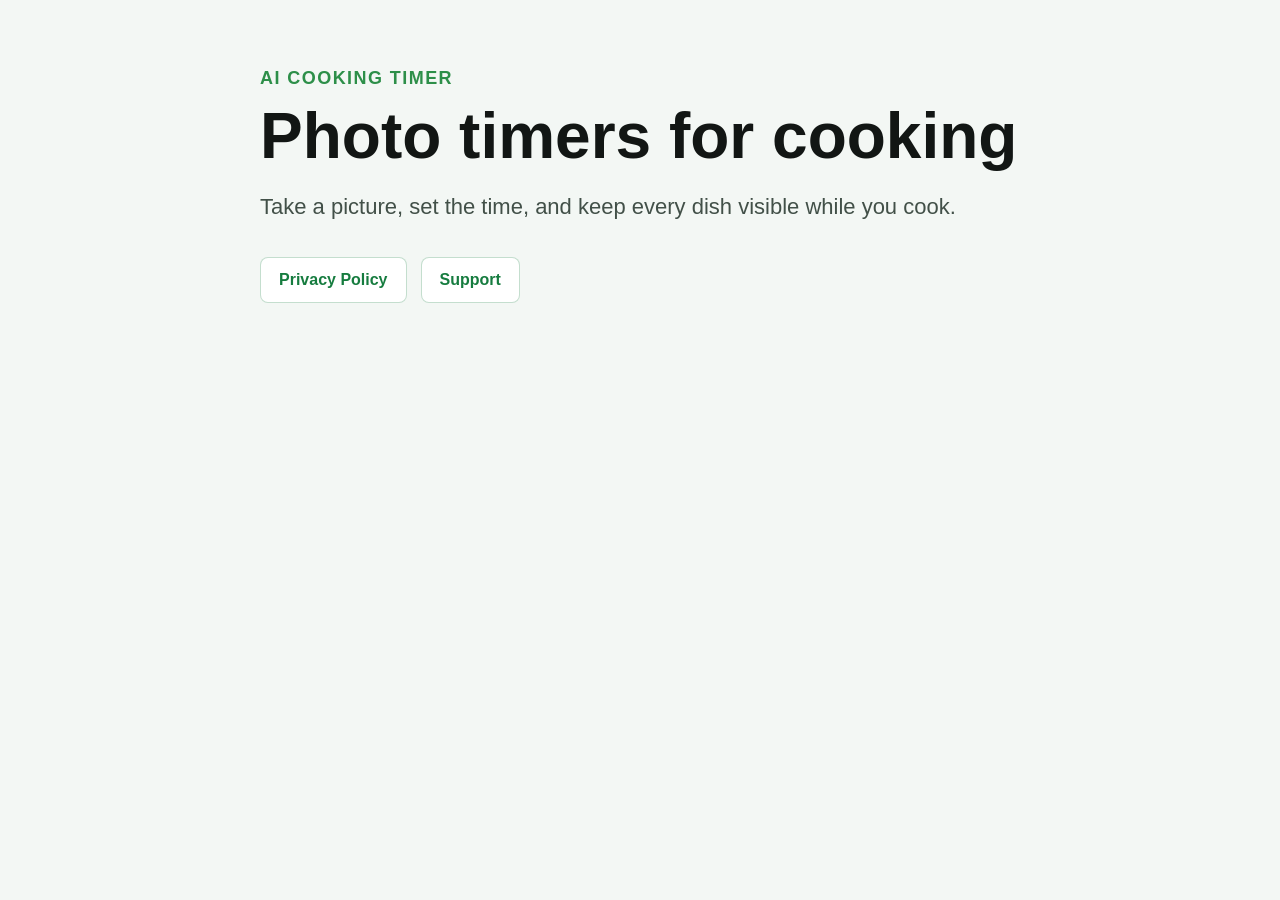
==== index.html @ 2931cc41 "Add AI Cooking Timer support docs" ====
<!doctype html>
<html lang="en">
<head>
  <meta charset="utf-8">
  <meta name="viewport" content="width=device-width, initial-scale=1">
  <title>AI Cooking Timer</title>
  <link rel="stylesheet" href="style.css">
</head>
<body>
  <main>
    <p class="eyebrow">AI Cooking Timer</p>
    <h1>Photo timers for cooking</h1>
    <p class="lead">Take a picture, set the time, and keep every dish visible while you cook.</p>
    <nav>
      <a href="privacy.html">Privacy Policy</a>
      <a href="support.html">Support</a>
    </nav>
  </main>
</body>
</html>
---- style.css ----
:root {
  color-scheme: light;
  font-family: -apple-system, BlinkMacSystemFont, "Segoe UI", sans-serif;
  color: #121614;
  background: #f3f7f4;
}

body {
  margin: 0;
}

main {
  max-width: 760px;
  margin: 0 auto;
  padding: 64px 24px 80px;
}

.eyebrow {
  margin: 0 0 12px;
  color: #2d8f49;
  font-weight: 700;
  letter-spacing: 0.08em;
  text-transform: uppercase;
}

h1 {
  margin: 0 0 16px;
  font-size: clamp(38px, 7vw, 64px);
  line-height: 1;
}

h2 {
  margin: 34px 0 8px;
  font-size: 22px;
}

p {
  font-size: 18px;
  line-height: 1.58;
}

.lead {
  font-size: 22px;
  color: #425048;
}

.updated {
  color: #5d6a62;
}

a {
  color: #167c3f;
  font-weight: 700;
}

nav {
  display: flex;
  flex-wrap: wrap;
  gap: 14px;
  margin-top: 32px;
}

nav a {
  display: inline-flex;
  align-items: center;
  min-height: 44px;
  padding: 0 18px;
  border: 1px solid rgba(22, 124, 63, 0.25);
  border-radius: 8px;
  background: white;
  text-decoration: none;
}
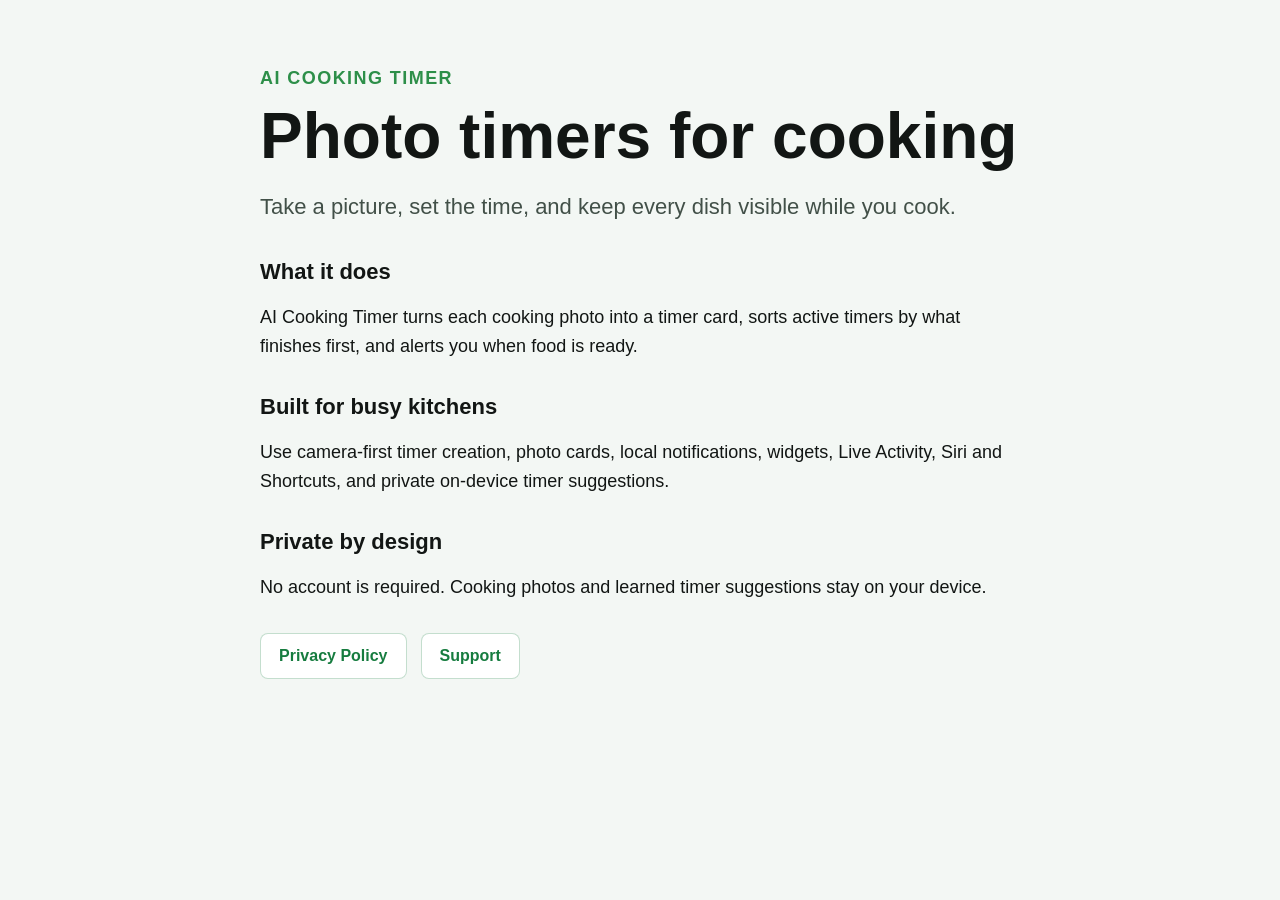
==== commit 6fe4883c: "Update AI Cooking Timer support docs" ====
--- a/index.html
+++ b/index.html
@@ -11,6 +11,18 @@
     <p class="eyebrow">AI Cooking Timer</p>
     <h1>Photo timers for cooking</h1>
     <p class="lead">Take a picture, set the time, and keep every dish visible while you cook.</p>
+    <section>
+      <h2>What it does</h2>
+      <p>AI Cooking Timer turns each cooking photo into a timer card, sorts active timers by what finishes first, and alerts you when food is ready.</p>
+    </section>
+    <section>
+      <h2>Built for busy kitchens</h2>
+      <p>Use camera-first timer creation, photo cards, local notifications, widgets, Live Activity, Siri and Shortcuts, and private on-device timer suggestions.</p>
+    </section>
+    <section>
+      <h2>Private by design</h2>
+      <p>No account is required. Cooking photos and learned timer suggestions stay on your device.</p>
+    </section>
     <nav>
       <a href="privacy.html">Privacy Policy</a>
       <a href="support.html">Support</a>
@@ -18,4 +30,3 @@
   </main>
 </body>
 </html>
-
